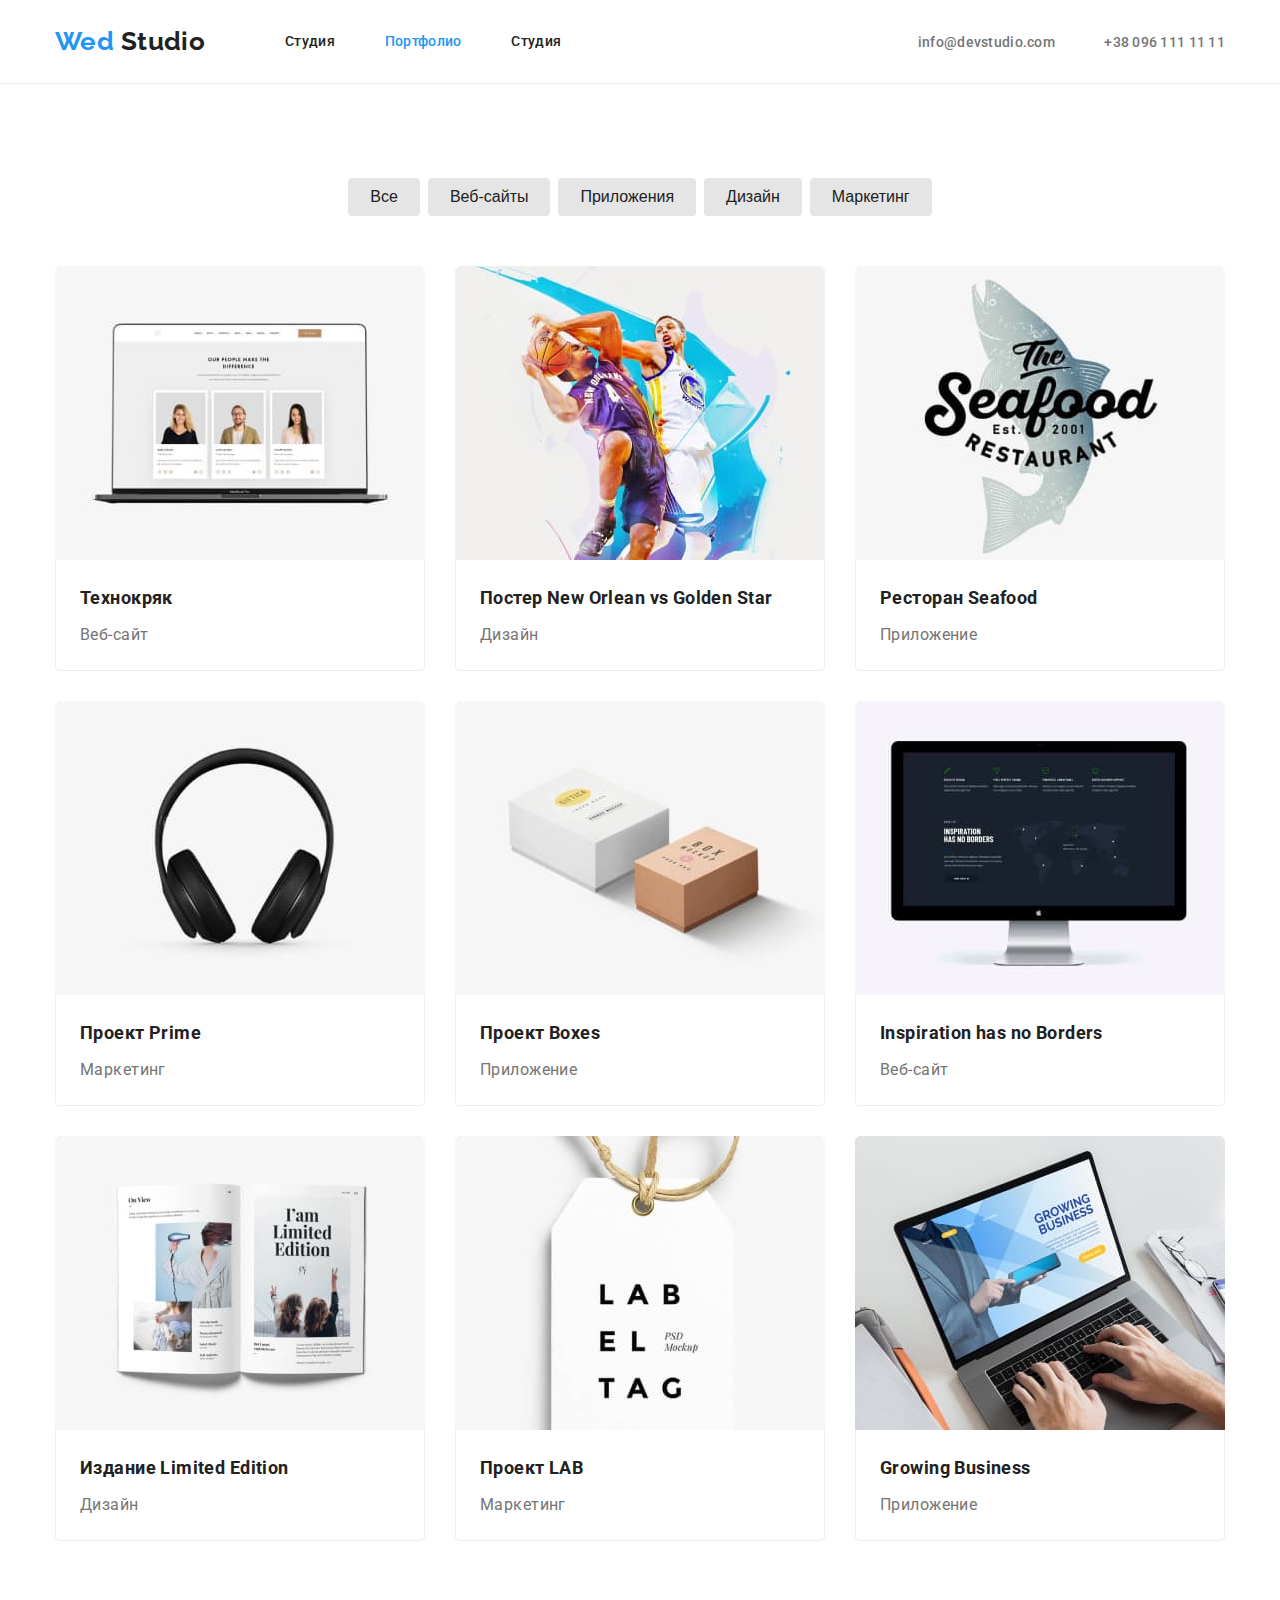
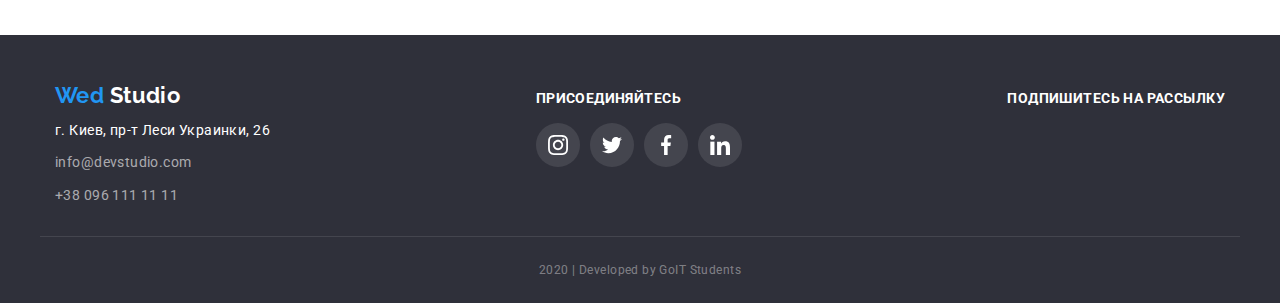
==== portfolio.html @ 705e514d "2" ====
<!DOCTYPE html>
<html lang="ru">
  <head>
    <meta charset="UTF-8" />
    <meta name="viewport" content="width=device-width, initial-scale=1.0" />
    <title>Document</title>
    <link
      href="https://fonts.googleapis.com/css2?family=Raleway:wght@700&family=Roboto:wght@400;500;700;900&display=swap"
      rel="stylesheet"
    />
    <link rel="stylesheet" href="./css/style.css" />
  </head>

  <body>
    <!--Шапка профиля-->
    <header class="header">
      <!--  основная навигация-->
      <div class="container main-header">
        <nav class="nav main-header">
          <a href="./index.html" class="logo">
            <span class="logo-web">Wed</span>
            Studio
          </a>
          <ul class="list header-ul">
            <li class="item">
              <a href="./index.html" class="link">Студия</a>
            </li>
            <li class="item">
              <a href="./portfolio.html" class="link active-link">Портфолио</a>
            </li>
            <li class="item">
              <a href="#" class="link">Студия</a>
            </li>
          </ul>
        </nav>
        <ul class="list header-ul contact">
          <li class="item">
            <a href="mailto:info@devstudio.com" class="contact-link">
              info@devstudio.com
            </a>
          </li>
          <li class="item">
            <a href="tel:+380961111111" class="contact-link">
              +38 096 111 11 11
            </a>
          </li>
        </ul>
      </div>
    </header>
    <!-- неповторяющийся контент-->
    <main>
      <section class="section portfolio">
        <div class="container">
          <h1 class="visualli-hidden">
            Работы компании
          </h1>
          <ul class="list filter">
            <li class="element">
              <button class="button filter">
                Все
              </button>
            </li>
            <li class="element">
              <button class="button filter">
                Веб-сайты
              </button>
            </li>
            <li class="element">
              <button class="button filter">
                Приложения
              </button>
            </li>
            <li class="element">
              <button class="button filter">
                Дизайн
              </button>
            </li>
            <li class="element">
              <button class="button filter">
                Маркетинг
              </button>
            </li>
          </ul>
          <ul class="list work">
            <li class="element">
              <div class="card">
                <a href="">
                  <img
                    src="./images/portfolio/img.jpg"
                    width="370px"
                    height="294px"
                    alt="Веб-сайт предпринимателей"
                  />
                  <div class="card-contens">
                    <h2 class="job-title">Технокряк</h2>
                    <p class="text-work">Веб-сайт</p>
                    <!-- <p class="hover-text-work">
                      Технокряк это современная площадка распространения
                      коронавируса. Компании используют эту платформу для цифрового
                      шпионажа и атак на защищённые сервера конкурентов.
                    </p> -->
                  </div>
                </a>
              </div>
            </li>
            <li class="element">
              <div class="card">
                <a href="">
                  <img
                    src="./images/portfolio/img(1).jpg"
                    width="370px"
                    height="294px"
                    alt="постер с баскетболистами"
                  />
                  <div class="card-contens">
                    <h2 class="job-title">Постер New Orlean vs Golden Star</h2>
                    <p class="text-work">Дизайн</p>
                    <!-- <p class="hover-text-work">
                      Технокряк это современная площадка распространения
                      коронавируса. Компании используют эту платформу для цифрового
                      шпионажа и атак на защищённые сервера конкурентов.
                    </p> -->
                  </div>
                </a>
              </div>
            </li>
            <li class="element">
              <div class="card">
                <a href="">
                  <img
                    src="./images/portfolio/img(2).jpg"
                    width="370px"
                    height="294px"
                    alt="иконка приложения рыбного ресторана"
                  />
                  <div class="card-contens">
                    <h2 class="job-title">Ресторан Seafood</h2>
                    <p class="text-work">Приложение</p>
                    <!-- <p class="hover-text-work">
                      Технокряк это современная площадка распространения
                      коронавируса. Компании используют эту платформу для цифрового
                      шпионажа и атак на защищённые сервера конкурентов.
                    </p> -->
                  </div>
                </a>
              </div>
            </li>
            <li class="element">
              <div class="card">
                <a href="">
                  <img
                    src="./images/portfolio/img(3).jpg"
                    width="370px"
                    height="294px"
                    alt="наушники"
                  />
                  <div class="card-contens">
                    <h2 class="job-title">Проект Prime</h2>
                    <p class="text-work">Маркетинг</p>
                    <!-- <p class="hover-text-work">
                      Технокряк это современная площадка распространения
                      коронавируса. Компании используют эту платформу для цифрового
                      шпионажа и атак на защищённые сервера конкурентов.
                    </p> -->
                  </div>
                </a>
              </div>
            </li>
            <li class="element">
              <div class="card">
                <a href="">
                  <img
                    src="./images/portfolio/img(4).jpg"
                    width="370px"
                    height="294px"
                    alt="иконка приложения для boxes"
                  />
                  <div class="card-contens">
                    <h2 class="job-title">Проект Boxes</h2>
                    <p class="text-work">Приложение</p>
                    <!-- <p class="hover-text-work">
                      Технокряк это современная площадка распространения
                      коронавируса. Компании используют эту платформу для цифрового
                      шпионажа и атак на защищённые сервера конкурентов.
                    </p> -->
                  </div>
                </a>
              </div>
            </li>
            <li class="element">
              <div class="card">
                <a href="">
                  <img
                    src="./images/portfolio/img(5).jpg"
                    width="370px"
                    height="294px"
                    alt="Веб-сайт туроператора"
                  />
                  <div class="card-contens">
                    <h2 class="job-title">Inspiration has no Borders</h2>
                    <p class="text-work">Веб-сайт</p>
                    <!-- <p class="hover-text-work">
                      Технокряк это современная площадка распространения
                      коронавируса. Компании используют эту платформу для цифрового
                      шпионажа и атак на защищённые сервера конкурентов.
                    </p> -->
                  </div>
                </a>
              </div>
            </li>
            <li class="element">
              <div class="card">
                <a href="">
                  <img
                    src="./images/portfolio/img(6).jpg"
                    width="370px"
                    height="294px"
                    alt="модный журнал"
                  />
                  <div class="card-contens">
                    <h2 class="job-title">Издание Limited Edition</h2>
                    <p class="text-work">Дизайн</p>
                    <!-- <p class="hover-text-work">
                      Технокряк это современная площадка распространения
                      коронавируса. Компании используют эту платформу для цифрового
                      шпионажа и атак на защищённые сервера конкурентов.
                    </p> -->
                  </div>
                </a>
              </div>
            </li>
            <li class="element">
              <div class="card">
                <a href="">
                  <img
                    src="./images/portfolio/img(7).jpg"
                    width="370px"
                    height="294px"
                    alt="логотип бренда"
                  />
                  <div class="card-contens">
                    <h2 class="job-title">Проект LAB</h2>
                    <p class="text-work">Маркетинг</p>
                    <!-- <p class="hover-text-work">
                      Технокряк это современная площадка распространения
                      коронавируса. Компании используют эту платформу для цифрового
                      шпионажа и атак на защищённые сервера конкурентов.
                    </p> -->
                  </div>
                </a>
              </div>
            </li>
            <li class="element">
              <div class="card">
                <a href="">
                  <img
                    src="./images/portfolio/img(8).jpg"
                    width="370px"
                    height="294px"
                    alt="приложение для компьютеров"
                  />
                  <div class="card-contens">
                    <h2 class="job-title">Growing Business</h2>
                    <p class="text-work">Приложение</p>
                    <!-- <p class="hover-text-work">
                      Технокряк это современная площадка распространения
                      коронавируса. Компании используют эту платформу для цифрового
                      шпионажа и атак на защищённые сервера конкурентов.
                    </p> -->
                  </div>
                </a>
              </div>
            </li>
          </ul>
        </div>
      </section>
    </main>
    <!--подвал-->
    <footer class="footer">
      <div class="container footer-container">
        <div>
          <a href="./index.html" class="logo-footer">
            <span class="logo-web">Wed</span>
            Studio
          </a>
          <!-- адресс -->
          <address class="address">
            <p>
              г. Киев, пр-т Леси Украинки, 26
            </p>
            <a href="mailto:info@devstudio.com" class="address-link">
              info@devstudio.com
            </a>
            <a href="tel:+380961111111" class="address-link"
              >+38 096 111 11 11</a
            >
          </address>
        </div>
        <div>
          <b class="b">
            присоединяйтесь
          </b>
          <!-- соц.сети -->
          <ul class="list footer__social-networks">
            <li class="element">
              <a
                href="#"
                aria-label="instagram"
                class="link icon-instagram"
              ></a>
            </li>
            <li class="element">
              <a href="#" aria-label="twitter" class="link icon-twitter"></a>
            </li>
            <li class="element">
              <a href="#" aria-label="facebook" class="link icon-facebook"></a>
            </li>
            <li class="element">
              <a href="#" aria-label="linkedin" class="link icon-linkedin"></a>
            </li>
          </ul>
        </div>
        <b class="b">
          Подпишитесь на рассылку
        </b>
      </div>
      <p class="copyright container">2020 | Developed by GoIT Students</p>
    </footer>
  </body>
</html>
---- css/style.css ----
html {
  box-sizing: border-box;
}

*,
*::before,
*::after {
  box-sizing: inherit;
}
:root {
  --primary-text-color: #757575;
  --secondary-text-color: #212121;
  --white-color-text: #ffffff;
  --text-hover-color: #2196f3;
  --background-color: #e5e5e5;
  --secondary-background-color: #f5f4fa;
  --address-text-color: rgba(255, 255, 255, 0.6);
}
/* общие */
body {
  background-color: var(--white-color-text);
  color: var(--primary-text-color);
  font-family: Roboto, sans-serif;
  font-style: normal;
  font-size: 14px;
  line-height: 1.14;
  letter-spacing: 0.03em;
  margin: 0px;
}

a {
  text-decoration: none;
}

h1,
h2,
h3,
h4,
h5,
h6,
p {
  margin-top: 0px;
  margin-bottom: 0px;
}

img {
  display: block;
  max-width: 100%;
  height: auto;
}

.visualli-hidden {
  position: absolute;
  width: 1px;
  height: 1px;
  margin: -1px;
  padding: 0px;
  border: 0px;
  clip: rect(0 0 0 0);
  overflow: hidden;
}

.list {
  list-style: none;
  margin-top: 0px;
  margin-bottom: 0px;
  padding-left: 0px;
}

.container {
  width: 1200px;
  padding-left: 15px;
  padding-right: 15px;

  margin-left: auto;
  margin-right: auto;
}

.center {
  text-align: center;
}

.section > .section-title {
  color: var(--secondary-text-color);
  font-weight: 700;
  font-size: 36px;
  line-height: 1.17;
  text-align: center;
}
.section-title {
  color: var(--secondary-text-color);
}
.employment-list,
.specialists {
  margin-top: 50px;
}

/* кнопка */
.button {
  display: inline-block;

  background-color: var(--background-color);
  color: var(--primary-text-color);
}
.section {
  padding-top: 94px;
  padding-bottom: 94px;
}

/* шапка */

.header {
  background-color: var(--white-color-text);
}

.main-header {
  display: flex;
  align-items: center;
}

.header-ul {
  display: flex;
}

.header-ul .item:not(:last-child) {
  margin-right: 50px;
}

.contact {
  margin-left: auto;
}

.contact .item:not(:last-child) {
  margin-right: 30px;
}

.header-ul .link,
.header-ul .contact-link {
  display: block;
  padding-top: 32px;
  padding-bottom: 32px;
}

.nav .link {
  color: var(--secondary-text-color);
  font-weight: 500;
  letter-spacing: 0.02em;
}
.link.active-link,
.nav .link:hover,
.nav .link:focus,
.contact-link:focus,
.contact-link:hover {
  color: var(--text-hover-color);
}
.logo {
  display: inline-block;
  margin-right: 80px;

  color: var(--secondary-text-color);
  font-family: Raleway, sans-serif;
  font-weight: 700;
  font-size: 26px;
  line-height: 1.19;
}
.logo-web {
  color: var(--text-hover-color);
  font-family: Raleway, sans-serif;
}
.contact-link {
  color: var(--primary-text-color);

  font-weight: 500;
  letter-spacing: 0.02em;
}

.contact-link::before {
  content: "";
  display: inline-block;
  width: 16px;
  height: 15px;
  background-repeat: no-repeat;
  background-size: contain;
  background-position: bottom;
}

.contact-link.envelope::before {
  background-image: url(../images/envelope.svg);
}

.contact-link.smartphone::before {
  background-image: url(../images/smartphone.svg);
}

/* подвал */

.logo-footer {
  color: var(--white-color-text);
  font-family: Raleway, sans-serif;
  font-weight: 700;
  font-size: 22px;
  line-height: 1.18;
}
.address {
  display: flex;
  flex-direction: column;

  color: var(--white-color-text);
  font-weight: 400;
  font-size: 14px;
  font-style: normal;
  line-height: 1.71;

  margin-top: 10px;
}
.address-link {
  color: var(--address-text-color);

  margin-top: 9px;
}

.copyright {
  display: block;
  padding-top: 21px;
  padding-bottom: 21px;
  border-top: 1px solid rgba(255, 255, 255, 0.1);

  color: rgba(255, 255, 255, 0.4);
  font-weight: 400;
  font-size: 12px;
  line-height: 2;
  text-align: center;
}

.b {
  display: block;
  color: var(--white-color-text);
  font-weight: 700;
  text-transform: uppercase;
}

.footer__social-networks {
  margin-top: 21px;
}

.footer__social-networks .element {
  margin-right: 10px;
}

.footer__social-networks .element:nth-last-child(1) {
  margin-right: 0px;
}

.footer__social-networks .link {
  display: inline-flex;
  width: 44px;
  height: 44px;
  background: rgba(255, 255, 255, 0.1);
  border-radius: 50%;
  background-repeat: no-repeat;
  background-position: center;
  background-size: 20px;
}

.footer__social-networks .icon-instagram {
  background-image: url(../images/social-networks-inversion/instagram2.svg);
}

.footer__social-networks .icon-twitter {
  background-image: url(../images/social-networks-inversion/twitter1.svg);
}

.footer__social-networks .icon-facebook {
  background-image: url(../images/social-networks-inversion/facebook1.svg);
}

.footer__social-networks .icon-linkedin {
  background-image: url(../images/social-networks-inversion/linkedin1.svg);
}

.footer-container {
  display: flex;
  align-items: baseline;
  justify-content: space-between;
  padding-bottom: 28px;
}

.footer {
  background-color: #2f303a;
  padding-top: 48px;
}

/* main index */

/* герой */

.hero {
  background-color: rgba(47, 48, 58, 0.8);
  background-image: linear-gradient(
      rgba(47, 48, 58, 0.8),
      rgba(47, 48, 58, 0.8)
    ),
    url(../images/Header-img.jpg);
  height: 600px;
  max-width: 1600px;
  margin-left: auto;
  margin-right: auto;
  background-repeat: no-repeat;
  background-position: center;
  background-size: cover;
}

.hero .container {
  padding-top: 200px;
  padding-bottom: 200px;
}

.hero-title {
  color: var(--white-color-text);
  font-weight: 900;
  font-size: 44px;
  line-height: 1.36;
  text-align: center;
  letter-spacing: 0.06em;
  text-transform: uppercase;
}

.button.primary {
  background-color: var(--text-hover-color);
  color: var(--white-color-text);
  font-weight: 700;
  font-size: 16px;
  line-height: 1.87;
  letter-spacing: 0.06em;

  padding: 10px 32px;
  border-radius: 4px;
  width: 200.3px;
  height: 50px;
  margin-top: 46px;
}
/* преимущества компании */

.flex-featurest {
  display: flex;
}

.flex-featurest .element {
  width: 278px;
  margin-right: 30px;
}

.flex-featurest .element::before {
  content: "";
  display: inline-block;
  width: 270px;
  height: 120px;
  background-color: var(--secondary-background-color);
  background-repeat: no-repeat;
  background-position: center;
}

.flex-featurest .element:nth-child(1)::before {
  background-image: url(../images/advantages/antenna1.svg);
}

.flex-featurest .element:nth-child(2)::before {
  background-image: url(../images/advantages/clock1.svg);
}

.flex-featurest .element:nth-child(3)::before {
  background-image: url(../images/advantages/diagram1.svg);
}

.flex-featurest .element:nth-child(4)::before {
  background-image: url(../images/advantages/astronaut1.svg);
}

.flex-featurest .element:nth-child(4n) {
  margin-right: 0px;
}

.section-title.features {
  color: var(--secondary-text-color);
  font-weight: 700;
  font-size: 14px;
  line-height: 1.14;
  text-transform: uppercase;

  margin-top: 30px;
}
.text.features {
  font-weight: 400;
  font-size: 14px;
  line-height: 1.71;

  margin-top: 10px;
}
/* занятость */
.employment {
  border-top: 1px solid #ececec;
}

.employment-list {
  display: flex;
}

.employment-list .element {
  width: 370px;
  margin-right: 30px;
}

.employment-list .element:nth-child(3n) {
  margin-right: 0px;
}

.employment-list .link {
  display: inline-block;
  padding: 27px 0px;
  width: 370px;

  color: var(--white-color-text);
  background: rgba(47, 48, 58, 0.8);
  border-radius: 0px 0px 4px 4px;
  font-weight: bold;
  text-transform: uppercase;
}

/* спецыалисты компании */

.specialists {
  display: flex;
}

.specialists > .element {
  width: 270px;
  margin-right: 30px;
  background-color: var(--white-color-text);
  border-radius: 4px;
  overflow: hidden;
  box-shadow: 0px 2px 1px rgba(0, 0, 0, 0.2), 0px 1px 1px rgba(0, 0, 0, 0.14),
    0px 1px 3px rgba(0, 0, 0, 0.12);
}

.specialists .element:nth-child(4n) {
  margin-right: 0px;
}

.section.company-specialists {
  background-color: var(--background-color);
}

.section-title.specialist {
  color: var(--secondary-text-color);
  font-weight: 500;
}

.specialists .center {
  padding-top: 30px;
  padding-bottom: 24px;
}

.specialist {
  font-size: 16px;
  line-height: 1.19;
}

.specialist.name {
  font-weight: 400;

  margin-top: 10px;
}

.social-networks,
.footer__social-networks {
  display: flex;
  margin-top: 16px;
}

.social-networks {
  padding-left: 32px;
  padding-right: 32px;
}

.social-networks .element {
  margin-right: 10px;
}
.social-networks .element:nth-last-child(-n + 1) {
  margin-right: 0px;
}

.social-networks .link {
  display: inline-block;
  width: 44px;
  height: 44px;
  background-repeat: no-repeat;
  background-position: center;
}

.icon-instagram {
  background-image: url(../images/social-networks/instagram2.svg);
}

.icon-twitter {
  background-image: url(../images/social-networks/twitter1.svg);
}

.icon-facebook {
  background-image: url(../images/social-networks/facebook1.svg);
}

.icon-linkedin {
  background-image: url(../images/social-networks/linkedin1.svg);
}

/* клиенты */

.customers {
  display: flex;
  justify-content: center;
  margin-top: 50px;
}

.customers .element {
  margin-right: 30px;
}

.customers .element:nth-child(6n) {
  margin-right: 0px;
}

/* main portfolio */

.portfolio {
  /* background-color: var(--background-color); */
  border-top: 1px solid #ececec;
}

/* кнопка portfolio */

.button.filter {
  color: var(--secondary-text-color);
  background-color: var(--background-color);
  font-weight: 500;
  font-size: 16px;
  line-height: 1.62;

  border: 0px;
  padding: 6px 22px;
  border-radius: 4px;
}

.button.filter:focus,
.button.filter:hover {
  background-color: var(--text-hover-color);
  color: var(--white-color-text);
}

.filter {
  display: flex;
  justify-content: center;
}

.filter .element {
  margin-right: 8px;
}

.filter .element:nth-last-child(-n + 1) {
  margin-right: 0px;
}

/* список */

.job-title {
  color: var(--secondary-text-color);
  font-weight: 700;
  font-size: 18px;
  line-height: 2;
}

.text-work {
  color: var(--primary-text-color);
  font-weight: 400;
  font-size: 16px;
  line-height: 1.87;

  margin-top: 4px;
}

.hover-text-work {
  color: var(--white-color-text);
  background: rgba(33, 150, 243, 0.9);
  font-weight: 400;
  font-size: 18px;
  line-height: 1.56;
}

.work {
  display: flex;
  flex-wrap: wrap;
  margin-top: 50px;
}

.work .element {
  max-width: calc((100%-60px) / 3);
  margin-right: 30px;
  margin-right: 30px;
  margin-top: 30px;
}

.work .element:nth-child(3n) {
  margin-right: 0px;
}

.work .element:nth-child(-n + 3) {
  margin-top: 0px;
}

.card > a {
  display: block;
}

.card {
  border-top-left-radius: 5px;
  border-top-right-radius: 5px;
  overflow: hidden;
}

.card-contens {
  background: #ffffff;
  border-right: 1px solid #eeeeee;
  border-left: 1px solid #eeeeee;
  border-bottom: 1px solid #eeeeee;
  padding-top: 20px;
  padding-bottom: 20px;
  padding-right: 24px;
  padding-left: 24px;
  border-bottom-right-radius: 5px;
  border-bottom-left-radius: 5px;
}
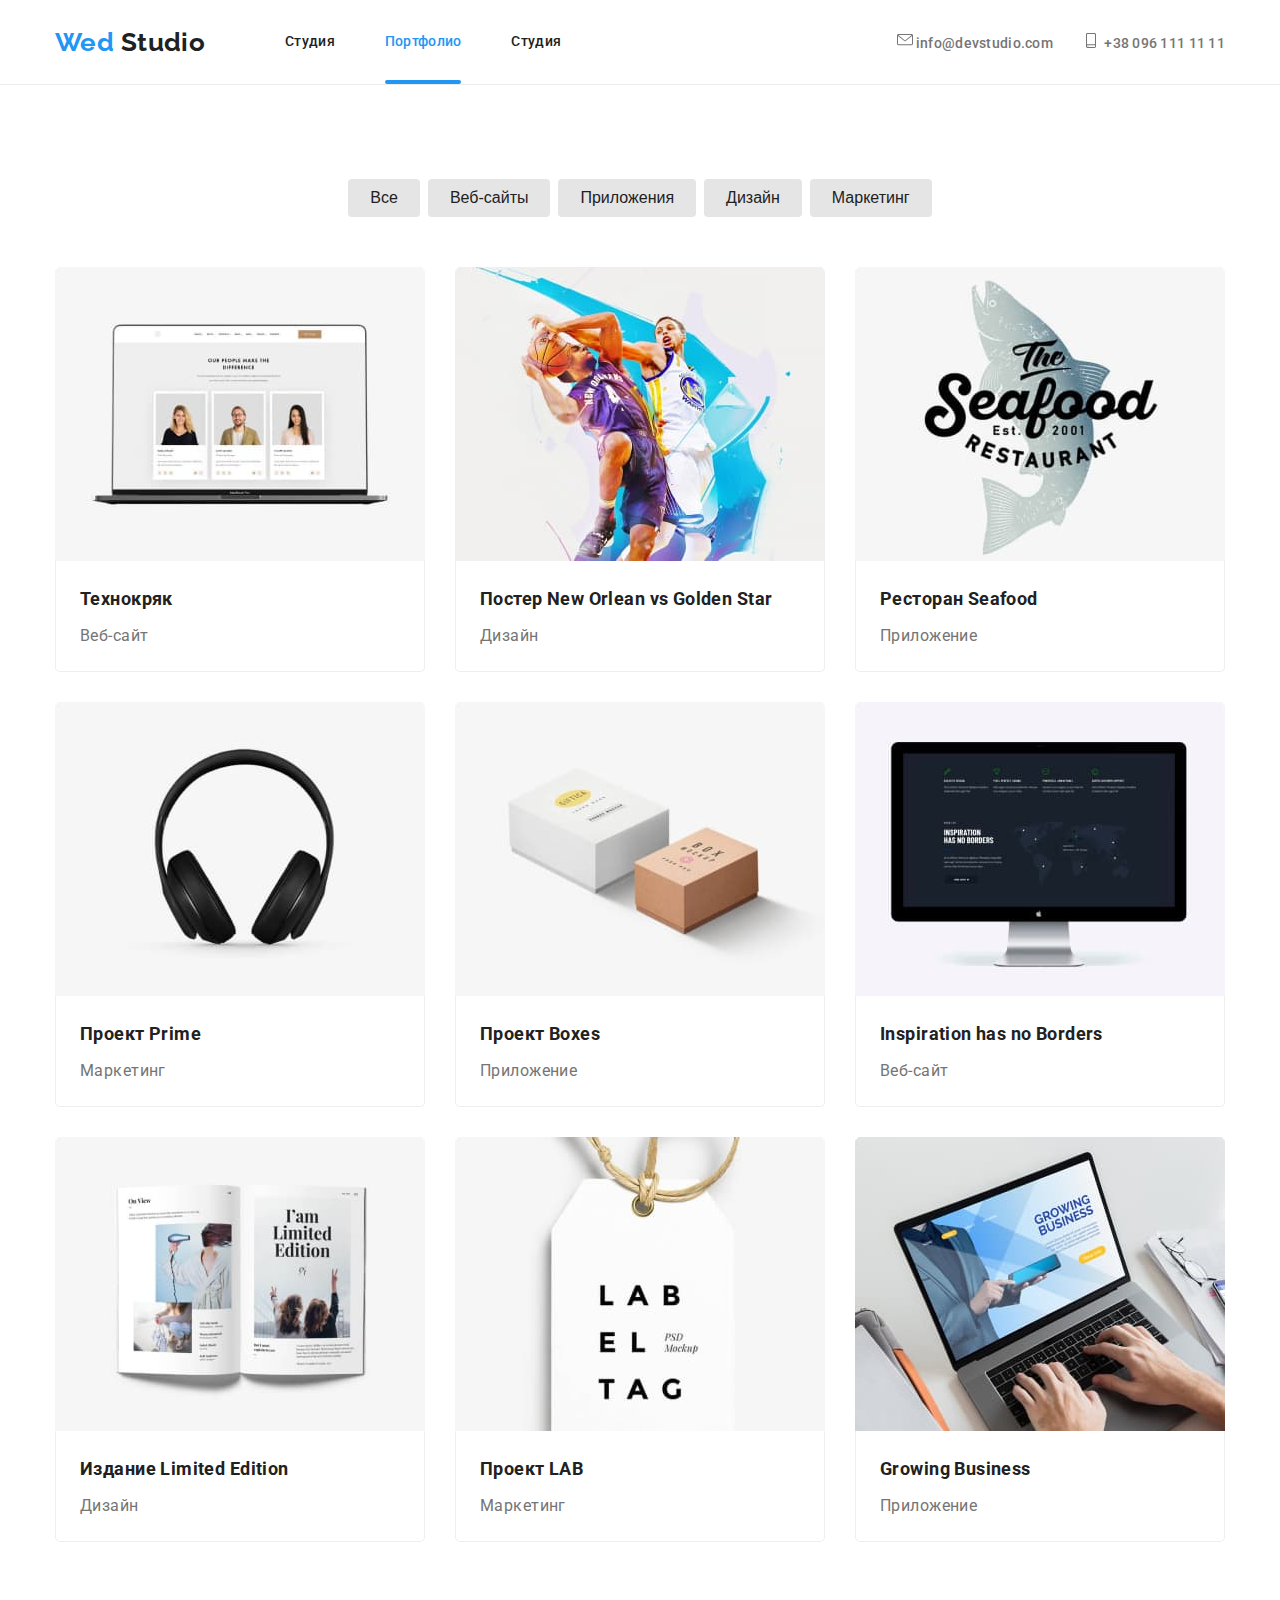
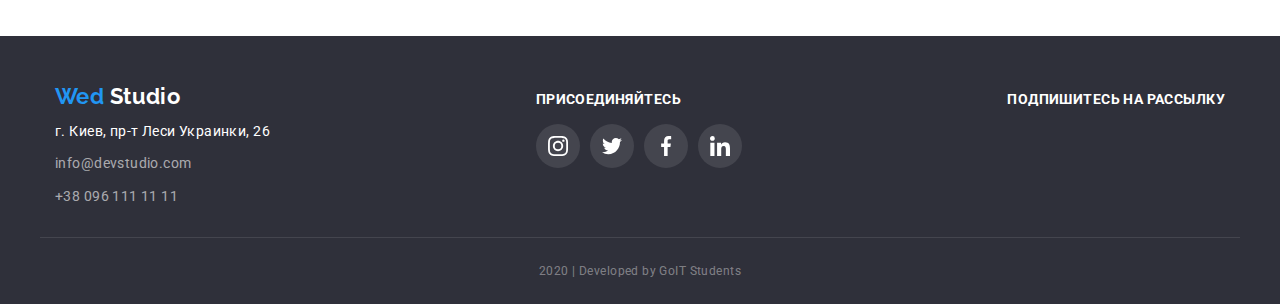
==== commit bc7096e4: "2" ====
--- a/portfolio.html
+++ b/portfolio.html
@@ -26,7 +26,10 @@
               <a href="./index.html" class="link">Студия</a>
             </li>
             <li class="item">
-              <a href="./portfolio.html" class="link active-link">Портфолио</a>
+              <a href="./portfolio.html" class="link active-link"
+                >Портфолио
+                <div class="active"></div>
+              </a>
             </li>
             <li class="item">
               <a href="#" class="link">Студия</a>
@@ -35,12 +38,32 @@
         </nav>
         <ul class="list header-ul contact">
           <li class="item">
-            <a href="mailto:info@devstudio.com" class="contact-link">
-              info@devstudio.com
+            <a href="mailto:info@devstudio.com" class="contact-link flex-link">
+              <div class="in-bl">
+                <svg class="icon-envelope">
+                  <use
+                    width="16"
+                    heidth="12"
+                    href="./images/symbol-defs1.svg#icon-envelope"
+                  ></use>
+                </svg>
+              </div>
+              <span>
+                info@devstudio.com
+              </span>
             </a>
           </li>
           <li class="item">
             <a href="tel:+380961111111" class="contact-link">
+              <div class="in-bl">
+                <svg class="icon-smartphone">
+                  <use
+                    width="16"
+                    heidth="12"
+                    href="./images/symbol-defs1.svg#icon-smartphone"
+                  ></use>
+                </svg>
+              </div>
               +38 096 111 11 11
             </a>
           </li>
@@ -85,188 +108,215 @@
             <li class="element">
               <div class="card">
                 <a href="">
-                  <img
-                    src="./images/portfolio/img.jpg"
-                    width="370px"
-                    height="294px"
-                    alt="Веб-сайт предпринимателей"
-                  />
+                  <div class="card-picture">
+                    <img
+                      src="./images/portfolio/img.jpg"
+                      width="370px"
+                      height="294px"
+                      alt="Веб-сайт предпринимателей"
+                    />
+                    <p class="hover-text-work">
+                      Технокряк это современная площадка распространения
+                      коронавируса. Компании используют эту платформу для
+                      цифрового шпионажа и атак на защищённые сервера
+                      конкурентов.
+                    </p>
+                  </div>
                   <div class="card-contens">
                     <h2 class="job-title">Технокряк</h2>
                     <p class="text-work">Веб-сайт</p>
-                    <!-- <p class="hover-text-work">
-                      Технокряк это современная площадка распространения
-                      коронавируса. Компании используют эту платформу для цифрового
-                      шпионажа и атак на защищённые сервера конкурентов.
-                    </p> -->
-                  </div>
-                </a>
-              </div>
-            </li>
-            <li class="element">
-              <div class="card">
-                <a href="">
-                  <img
-                    src="./images/portfolio/img(1).jpg"
-                    width="370px"
-                    height="294px"
-                    alt="постер с баскетболистами"
-                  />
+                  </div>
+                </a>
+              </div>
+            </li>
+            <li class="element">
+              <div class="card">
+                <a href="">
+                  <div class="card-picture">
+                    <img
+                      src="./images/portfolio/img(1).jpg"
+                      width="370px"
+                      height="294px"
+                      alt="постер с баскетболистами"
+                    />
+                    <p class="hover-text-work">
+                      Технокряк это современная площадка распространения
+                      коронавируса. Компании используют эту платформу для
+                      цифрового шпионажа и атак на защищённые сервера
+                      конкурентов.
+                    </p>
+                  </div>
                   <div class="card-contens">
                     <h2 class="job-title">Постер New Orlean vs Golden Star</h2>
                     <p class="text-work">Дизайн</p>
-                    <!-- <p class="hover-text-work">
-                      Технокряк это современная площадка распространения
-                      коронавируса. Компании используют эту платформу для цифрового
-                      шпионажа и атак на защищённые сервера конкурентов.
-                    </p> -->
-                  </div>
-                </a>
-              </div>
-            </li>
-            <li class="element">
-              <div class="card">
-                <a href="">
-                  <img
-                    src="./images/portfolio/img(2).jpg"
-                    width="370px"
-                    height="294px"
-                    alt="иконка приложения рыбного ресторана"
-                  />
+                  </div>
+                </a>
+              </div>
+            </li>
+            <li class="element">
+              <div class="card">
+                <a href="">
+                  <div class="card-picture">
+                    <img
+                      src="./images/portfolio/img(2).jpg"
+                      width="370px"
+                      height="294px"
+                      alt="иконка приложения рыбного ресторана"
+                    />
+                    <p class="hover-text-work">
+                      Технокряк это современная площадка распространения
+                      коронавируса. Компании используют эту платформу для
+                      цифрового шпионажа и атак на защищённые сервера
+                      конкурентов.
+                    </p>
+                  </div>
                   <div class="card-contens">
                     <h2 class="job-title">Ресторан Seafood</h2>
                     <p class="text-work">Приложение</p>
-                    <!-- <p class="hover-text-work">
-                      Технокряк это современная площадка распространения
-                      коронавируса. Компании используют эту платформу для цифрового
-                      шпионажа и атак на защищённые сервера конкурентов.
-                    </p> -->
-                  </div>
-                </a>
-              </div>
-            </li>
-            <li class="element">
-              <div class="card">
-                <a href="">
-                  <img
-                    src="./images/portfolio/img(3).jpg"
-                    width="370px"
-                    height="294px"
-                    alt="наушники"
-                  />
+                  </div>
+                </a>
+              </div>
+            </li>
+            <li class="element">
+              <div class="card">
+                <a href="">
+                  <div class="card-picture">
+                    <img
+                      src="./images/portfolio/img(3).jpg"
+                      width="370px"
+                      height="294px"
+                      alt="наушники"
+                    />
+                    <p class="hover-text-work">
+                      Технокряк это современная площадка распространения
+                      коронавируса. Компании используют эту платформу для
+                      цифрового шпионажа и атак на защищённые сервера
+                      конкурентов.
+                    </p>
+                  </div>
                   <div class="card-contens">
                     <h2 class="job-title">Проект Prime</h2>
                     <p class="text-work">Маркетинг</p>
-                    <!-- <p class="hover-text-work">
-                      Технокряк это современная площадка распространения
-                      коронавируса. Компании используют эту платформу для цифрового
-                      шпионажа и атак на защищённые сервера конкурентов.
-                    </p> -->
-                  </div>
-                </a>
-              </div>
-            </li>
-            <li class="element">
-              <div class="card">
-                <a href="">
-                  <img
-                    src="./images/portfolio/img(4).jpg"
-                    width="370px"
-                    height="294px"
-                    alt="иконка приложения для boxes"
-                  />
+                  </div>
+                </a>
+              </div>
+            </li>
+            <li class="element">
+              <div class="card">
+                <a href="">
+                  <div class="card-picture">
+                    <img
+                      src="./images/portfolio/img(4).jpg"
+                      width="370px"
+                      height="294px"
+                      alt="иконка приложения для boxes"
+                    />
+                    <p class="hover-text-work">
+                      Технокряк это современная площадка распространения
+                      коронавируса. Компании используют эту платформу для
+                      цифрового шпионажа и атак на защищённые сервера
+                      конкурентов.
+                    </p>
+                  </div>
                   <div class="card-contens">
                     <h2 class="job-title">Проект Boxes</h2>
                     <p class="text-work">Приложение</p>
-                    <!-- <p class="hover-text-work">
-                      Технокряк это современная площадка распространения
-                      коронавируса. Компании используют эту платформу для цифрового
-                      шпионажа и атак на защищённые сервера конкурентов.
-                    </p> -->
-                  </div>
-                </a>
-              </div>
-            </li>
-            <li class="element">
-              <div class="card">
-                <a href="">
-                  <img
-                    src="./images/portfolio/img(5).jpg"
-                    width="370px"
-                    height="294px"
-                    alt="Веб-сайт туроператора"
-                  />
+                  </div>
+                </a>
+              </div>
+            </li>
+            <li class="element">
+              <div class="card">
+                <a href="">
+                  <div class="card-picture">
+                    <img
+                      src="./images/portfolio/img(5).jpg"
+                      width="370px"
+                      height="294px"
+                      alt="Веб-сайт туроператора"
+                    />
+                    <p class="hover-text-work">
+                      Технокряк это современная площадка распространения
+                      коронавируса. Компании используют эту платформу для
+                      цифрового шпионажа и атак на защищённые сервера
+                      конкурентов.
+                    </p>
+                  </div>
                   <div class="card-contens">
                     <h2 class="job-title">Inspiration has no Borders</h2>
                     <p class="text-work">Веб-сайт</p>
-                    <!-- <p class="hover-text-work">
-                      Технокряк это современная площадка распространения
-                      коронавируса. Компании используют эту платформу для цифрового
-                      шпионажа и атак на защищённые сервера конкурентов.
-                    </p> -->
-                  </div>
-                </a>
-              </div>
-            </li>
-            <li class="element">
-              <div class="card">
-                <a href="">
-                  <img
-                    src="./images/portfolio/img(6).jpg"
-                    width="370px"
-                    height="294px"
-                    alt="модный журнал"
-                  />
+                  </div>
+                </a>
+              </div>
+            </li>
+            <li class="element">
+              <div class="card">
+                <a href="">
+                  <div class="card-picture">
+                    <img
+                      src="./images/portfolio/img(6).jpg"
+                      width="370px"
+                      height="294px"
+                      alt="модный журнал"
+                    />
+                    <p class="hover-text-work">
+                      Технокряк это современная площадка распространения
+                      коронавируса. Компании используют эту платформу для
+                      цифрового шпионажа и атак на защищённые сервера
+                      конкурентов.
+                    </p>
+                  </div>
                   <div class="card-contens">
                     <h2 class="job-title">Издание Limited Edition</h2>
                     <p class="text-work">Дизайн</p>
-                    <!-- <p class="hover-text-work">
-                      Технокряк это современная площадка распространения
-                      коронавируса. Компании используют эту платформу для цифрового
-                      шпионажа и атак на защищённые сервера конкурентов.
-                    </p> -->
-                  </div>
-                </a>
-              </div>
-            </li>
-            <li class="element">
-              <div class="card">
-                <a href="">
-                  <img
-                    src="./images/portfolio/img(7).jpg"
-                    width="370px"
-                    height="294px"
-                    alt="логотип бренда"
-                  />
+                  </div>
+                </a>
+              </div>
+            </li>
+            <li class="element">
+              <div class="card">
+                <a href="">
+                  <div class="card-picture">
+                    <img
+                      src="./images/portfolio/img(7).jpg"
+                      width="370px"
+                      height="294px"
+                      alt="логотип бренда"
+                    />
+                    <p class="hover-text-work">
+                      Технокряк это современная площадка распространения
+                      коронавируса. Компании используют эту платформу для
+                      цифрового шпионажа и атак на защищённые сервера
+                      конкурентов.
+                    </p>
+                  </div>
                   <div class="card-contens">
                     <h2 class="job-title">Проект LAB</h2>
                     <p class="text-work">Маркетинг</p>
-                    <!-- <p class="hover-text-work">
-                      Технокряк это современная площадка распространения
-                      коронавируса. Компании используют эту платформу для цифрового
-                      шпионажа и атак на защищённые сервера конкурентов.
-                    </p> -->
-                  </div>
-                </a>
-              </div>
-            </li>
-            <li class="element">
-              <div class="card">
-                <a href="">
-                  <img
-                    src="./images/portfolio/img(8).jpg"
-                    width="370px"
-                    height="294px"
-                    alt="приложение для компьютеров"
-                  />
+                  </div>
+                </a>
+              </div>
+            </li>
+            <li class="element">
+              <div class="card">
+                <a href="">
+                  <div class="card-picture">
+                    <img
+                      src="./images/portfolio/img(8).jpg"
+                      width="370px"
+                      height="294px"
+                      alt="приложение для компьютеров"
+                    />
+                    <p class="hover-text-work">
+                      Технокряк это современная площадка распространения
+                      коронавируса. Компании используют эту платформу для
+                      цифрового шпионажа и атак на защищённые сервера
+                      конкурентов.
+                    </p>
+                  </div>
                   <div class="card-contens">
                     <h2 class="job-title">Growing Business</h2>
                     <p class="text-work">Приложение</p>
-                    <!-- <p class="hover-text-work">
-                      Технокряк это современная площадка распространения
-                      коронавируса. Компании используют эту платформу для цифрового
-                      шпионажа и атак на защищённые сервера конкурентов.
-                    </p> -->
                   </div>
                 </a>
               </div>
@@ -297,26 +347,52 @@
           </address>
         </div>
         <div>
-          <b class="b">
-            присоединяйтесь
-          </b>
+          <b class="b"> присоединяйтесь </b>
           <!-- соц.сети -->
           <ul class="list footer__social-networks">
             <li class="element">
-              <a
-                href="#"
-                aria-label="instagram"
-                class="link icon-instagram"
-              ></a>
-            </li>
-            <li class="element">
-              <a href="#" aria-label="twitter" class="link icon-twitter"></a>
-            </li>
-            <li class="element">
-              <a href="#" aria-label="facebook" class="link icon-facebook"></a>
-            </li>
-            <li class="element">
-              <a href="#" aria-label="linkedin" class="link icon-linkedin"></a>
+              <a href="#" aria-label="instagram" class="link icon-instagram">
+                <svg class="icon-instagram">
+                  <use
+                    width="20"
+                    heidth="20"
+                    href="./images/symbol-defs1.svg#icon-instagram"
+                  ></use>
+                </svg>
+              </a>
+            </li>
+            <li class="element">
+              <a href="#" aria-label="twitter" class="link icon-twitter">
+                <svg class="icon-twitter">
+                  <use
+                    width="20"
+                    heidth="20"
+                    href="./images/symbol-defs1.svg#icon-twitter"
+                  ></use>
+                </svg>
+              </a>
+            </li>
+            <li class="element">
+              <a href="#" aria-label="facebook" class="link icon-facebook">
+                <svg class="icon-facebook">
+                  <use
+                    width="20"
+                    heidth="20"
+                    href="./images/symbol-defs1.svg#icon-facebook"
+                  ></use>
+                </svg>
+              </a>
+            </li>
+            <li class="element">
+              <a href="#" aria-label="linkedin" class="link icon-linkedin">
+                <svg class="icon-linkedin">
+                  <use
+                    width="20"
+                    heidth="20"
+                    href="./images/symbol-defs1.svg#icon-linkedin"
+                  ></use>
+                </svg>
+              </a>
             </li>
           </ul>
         </div>
--- a/css/style.css
+++ b/css/style.css
@@ -7,6 +7,15 @@
 *::after {
   box-sizing: inherit;
 }
+
+*,
+*::before,
+*::after {
+  transition-property: color, background-color, transform, fill, opacity;
+  transition-duration: 250ms;
+  transition-timing-function: cubic-bezier(0.4, 0, 0.2, 1);
+}
+
 :root {
   --primary-text-color: #757575;
   --secondary-text-color: #212121;
@@ -16,7 +25,9 @@
   --secondary-background-color: #f5f4fa;
   --address-text-color: rgba(255, 255, 255, 0.6);
 }
+
 /* общие */
+
 body {
   background-color: var(--white-color-text);
   color: var(--primary-text-color);
@@ -95,6 +106,10 @@
   margin-top: 50px;
 }
 
+.in-bl {
+  display: inline-block;
+}
+
 /* кнопка */
 .button {
   display: inline-block;
@@ -107,6 +122,74 @@
   padding-bottom: 94px;
 }
 
+/* модалка */
+
+.backdrop.is-hidden {
+  opacity: 0;
+  pointer-events: none;
+}
+
+.backdrop {
+  position: fixed;
+  width: 100%;
+  height: 100%;
+  top: 0px;
+  left: 0px;
+
+  background: rgba(0, 0, 0, 0.2);
+
+  opacity: 1;
+
+  z-index: 110;
+}
+
+.modal {
+  position: absolute;
+  top: 50%;
+  left: 50%;
+
+  min-width: 528px;
+  height: 581px;
+  padding: 40px;
+
+  transform: translate3d(-50%, -50%, 0);
+
+  background-color: var(--white-color-text);
+  text-align: center;
+
+  z-index: 111;
+}
+
+.modal-title {
+  font-weight: bold;
+  font-size: 20px;
+  line-height: 1.15;
+  letter-spacing: 0.03em;
+  color: var(--secondary-text-color);
+}
+
+.modal .button {
+  margin-top: 40px;
+}
+
+.modal .icon-close {
+  position: absolute;
+  top: 8px;
+  right: 8px;
+
+  width: 30px;
+  height: 30px;
+  border-radius: 50%;
+  border: 1px solid rgba(0, 0, 0, 0.1);
+  padding: 6px;
+
+  z-index: 112;
+}
+
+.dwe {
+  border: 0px;
+}
+
 /* шапка */
 
 .header {
@@ -128,6 +211,7 @@
 
 .contact {
   margin-left: auto;
+  align-items: center;
 }
 
 .contact .item:not(:last-child) {
@@ -146,6 +230,7 @@
   font-weight: 500;
   letter-spacing: 0.02em;
 }
+
 .link.active-link,
 .nav .link:hover,
 .nav .link:focus,
@@ -153,6 +238,36 @@
 .contact-link:hover {
   color: var(--text-hover-color);
 }
+
+.active,
+.header-ul .link::after {
+  position: absolute;
+  bottom: -2px;
+
+  width: 100%;
+  height: 4px;
+  border-radius: 2px;
+
+  background-color: var(--text-hover-color);
+}
+
+.header-ul .link {
+  position: relative;
+}
+
+.header-ul .link::after {
+  content: "";
+  display: block;
+
+  opacity: 0;
+  transform: scaleX(0);
+}
+
+.header-ul .link:hover::after {
+  opacity: 1;
+  transform: scaleX(1);
+}
+
 .logo {
   display: inline-block;
   margin-right: 80px;
@@ -174,22 +289,20 @@
   letter-spacing: 0.02em;
 }
 
-.contact-link::before {
-  content: "";
-  display: inline-block;
+.flex-link {
+  display: flex;
+}
+
+.icon-envelope {
   width: 16px;
+  height: 16px;
+  fill: currentColor;
+}
+
+.icon-smartphone {
+  width: 18px;
   height: 15px;
-  background-repeat: no-repeat;
-  background-size: contain;
-  background-position: bottom;
-}
-
-.contact-link.envelope::before {
-  background-image: url(../images/envelope.svg);
-}
-
-.contact-link.smartphone::before {
-  background-image: url(../images/smartphone.svg);
+  fill: currentColor;
 }
 
 /* подвал */
@@ -260,22 +373,21 @@
   background-repeat: no-repeat;
   background-position: center;
   background-size: 20px;
-}
-
-.footer__social-networks .icon-instagram {
-  background-image: url(../images/social-networks-inversion/instagram2.svg);
-}
-
-.footer__social-networks .icon-twitter {
-  background-image: url(../images/social-networks-inversion/twitter1.svg);
-}
-
-.footer__social-networks .icon-facebook {
-  background-image: url(../images/social-networks-inversion/facebook1.svg);
-}
-
-.footer__social-networks .icon-linkedin {
-  background-image: url(../images/social-networks-inversion/linkedin1.svg);
+  fill: var(--white-color-text);
+  padding: 12px;
+}
+
+.footer__social-networks .link:hover,
+.footer__social-networks .link:focus {
+  background-color: var(--text-hover-color);
+}
+
+#icon-instagram,
+#icon-twitter,
+#icon-facebook,
+#icon-linkedin,
+#icon-logo-1 {
+  fill: currentColor;
 }
 
 .footer-container {
@@ -325,6 +437,10 @@
   text-transform: uppercase;
 }
 
+.hero .button {
+  margin-top: 46px;
+}
+
 .button.primary {
   background-color: var(--text-hover-color);
   color: var(--white-color-text);
@@ -334,10 +450,10 @@
   letter-spacing: 0.06em;
 
   padding: 10px 32px;
+  border: 0px;
   border-radius: 4px;
   width: 200.3px;
   height: 50px;
-  margin-top: 46px;
 }
 /* преимущества компании */
 
@@ -350,34 +466,16 @@
   margin-right: 30px;
 }
 
-.flex-featurest .element::before {
-  content: "";
-  display: inline-block;
+.flex-featurest .in-bl {
+  background-color: var(--secondary-background-color);
+}
+
+.icon-antenna,
+.icon-diagram,
+.icon-clock,
+.icon-astronaut {
   width: 270px;
   height: 120px;
-  background-color: var(--secondary-background-color);
-  background-repeat: no-repeat;
-  background-position: center;
-}
-
-.flex-featurest .element:nth-child(1)::before {
-  background-image: url(../images/advantages/antenna1.svg);
-}
-
-.flex-featurest .element:nth-child(2)::before {
-  background-image: url(../images/advantages/clock1.svg);
-}
-
-.flex-featurest .element:nth-child(3)::before {
-  background-image: url(../images/advantages/diagram1.svg);
-}
-
-.flex-featurest .element:nth-child(4)::before {
-  background-image: url(../images/advantages/astronaut1.svg);
-}
-
-.flex-featurest .element:nth-child(4n) {
-  margin-right: 0px;
 }
 
 .section-title.features {
@@ -406,6 +504,8 @@
 }
 
 .employment-list .element {
+  position: relative;
+
   width: 370px;
   margin-right: 30px;
 }
@@ -415,6 +515,9 @@
 }
 
 .employment-list .link {
+  position: absolute;
+  bottom: 0px;
+
   display: inline-block;
   padding: 27px 0px;
   width: 370px;
@@ -495,22 +598,23 @@
   height: 44px;
   background-repeat: no-repeat;
   background-position: center;
-}
-
-.icon-instagram {
-  background-image: url(../images/social-networks/instagram2.svg);
-}
-
-.icon-twitter {
-  background-image: url(../images/social-networks/twitter1.svg);
-}
-
-.icon-facebook {
-  background-image: url(../images/social-networks/facebook1.svg);
-}
-
+  padding: 12px;
+  border-radius: 50%;
+  fill: #afb1b8;
+}
+
+.social-networks .link:hover,
+.social-networks .link:focus {
+  fill: var(--white-color-text);
+  background-color: var(--text-hover-color);
+}
+
+.icon-instagram,
+.icon-twitter,
+.icon-facebook,
 .icon-linkedin {
-  background-image: url(../images/social-networks/linkedin1.svg);
+  width: 20px;
+  height: 20px;
 }
 
 /* клиенты */
@@ -523,6 +627,43 @@
 
 .customers .element {
   margin-right: 30px;
+  width: 170px;
+  height: 90px;
+  border: 1px solid #afb1b8;
+  border-radius: 4px;
+}
+
+.customers-link {
+  display: block;
+  fill: #afb1b8;
+}
+
+.icon {
+  width: 170px;
+  height: 90px;
+}
+
+#icon-logo-1,
+#icon-logo-2,
+#icon-logo-3,
+#icon-logo-4,
+#icon-logo-5,
+#icon-logo-6 {
+  fill: currentColor;
+}
+
+.element:hover .customers-link,
+.element .customers-link:focus {
+  fill: var(--text-hover-color);
+  transition-duration: 250ms;
+  transition-timing-function: cubic-bezier(0.4, 0, 0.2, 1);
+}
+
+.customers .element:hover,
+.element:focus .customers-link {
+  border-color: var(--text-hover-color);
+  transition-duration: 250ms;
+  transition-timing-function: cubic-bezier(0.4, 0, 0.2, 1);
 }
 
 .customers .element:nth-child(6n) {
@@ -588,11 +729,32 @@
 }
 
 .hover-text-work {
+  position: absolute;
+  bottom: 0px;
+  transform-origin: bottom center;
+  transform: translate3d(0, 100%, 0);
+
+  width: 100%;
+  height: 100%;
+  padding: 63px 24px;
+
   color: var(--white-color-text);
   background: rgba(33, 150, 243, 0.9);
   font-weight: 400;
   font-size: 18px;
   line-height: 1.56;
+  letter-spacing: 0.03em;
+}
+
+.card-picture {
+  position: relative;
+  overflow: hidden;
+}
+
+.card:hover .hover-text-work {
+  transform: translate3d(0, 0, 0);
+  transition-duration: 250ms;
+  transition-timing-function: cubic-bezier(0.4, 0, 0.2, 1);
 }
 
 .work {
@@ -606,6 +768,12 @@
   margin-right: 30px;
   margin-right: 30px;
   margin-top: 30px;
+}
+
+.work .element:hover,
+.work .element:focus {
+  box-shadow: 1px 4px 6px rgba(0, 0, 0, 0.16), 0px 4px 4px rgba(0, 0, 0, 0.06),
+    0px 1px 1px rgba(0, 0, 0, 0.12);
 }
 
 .work .element:nth-child(3n) {
